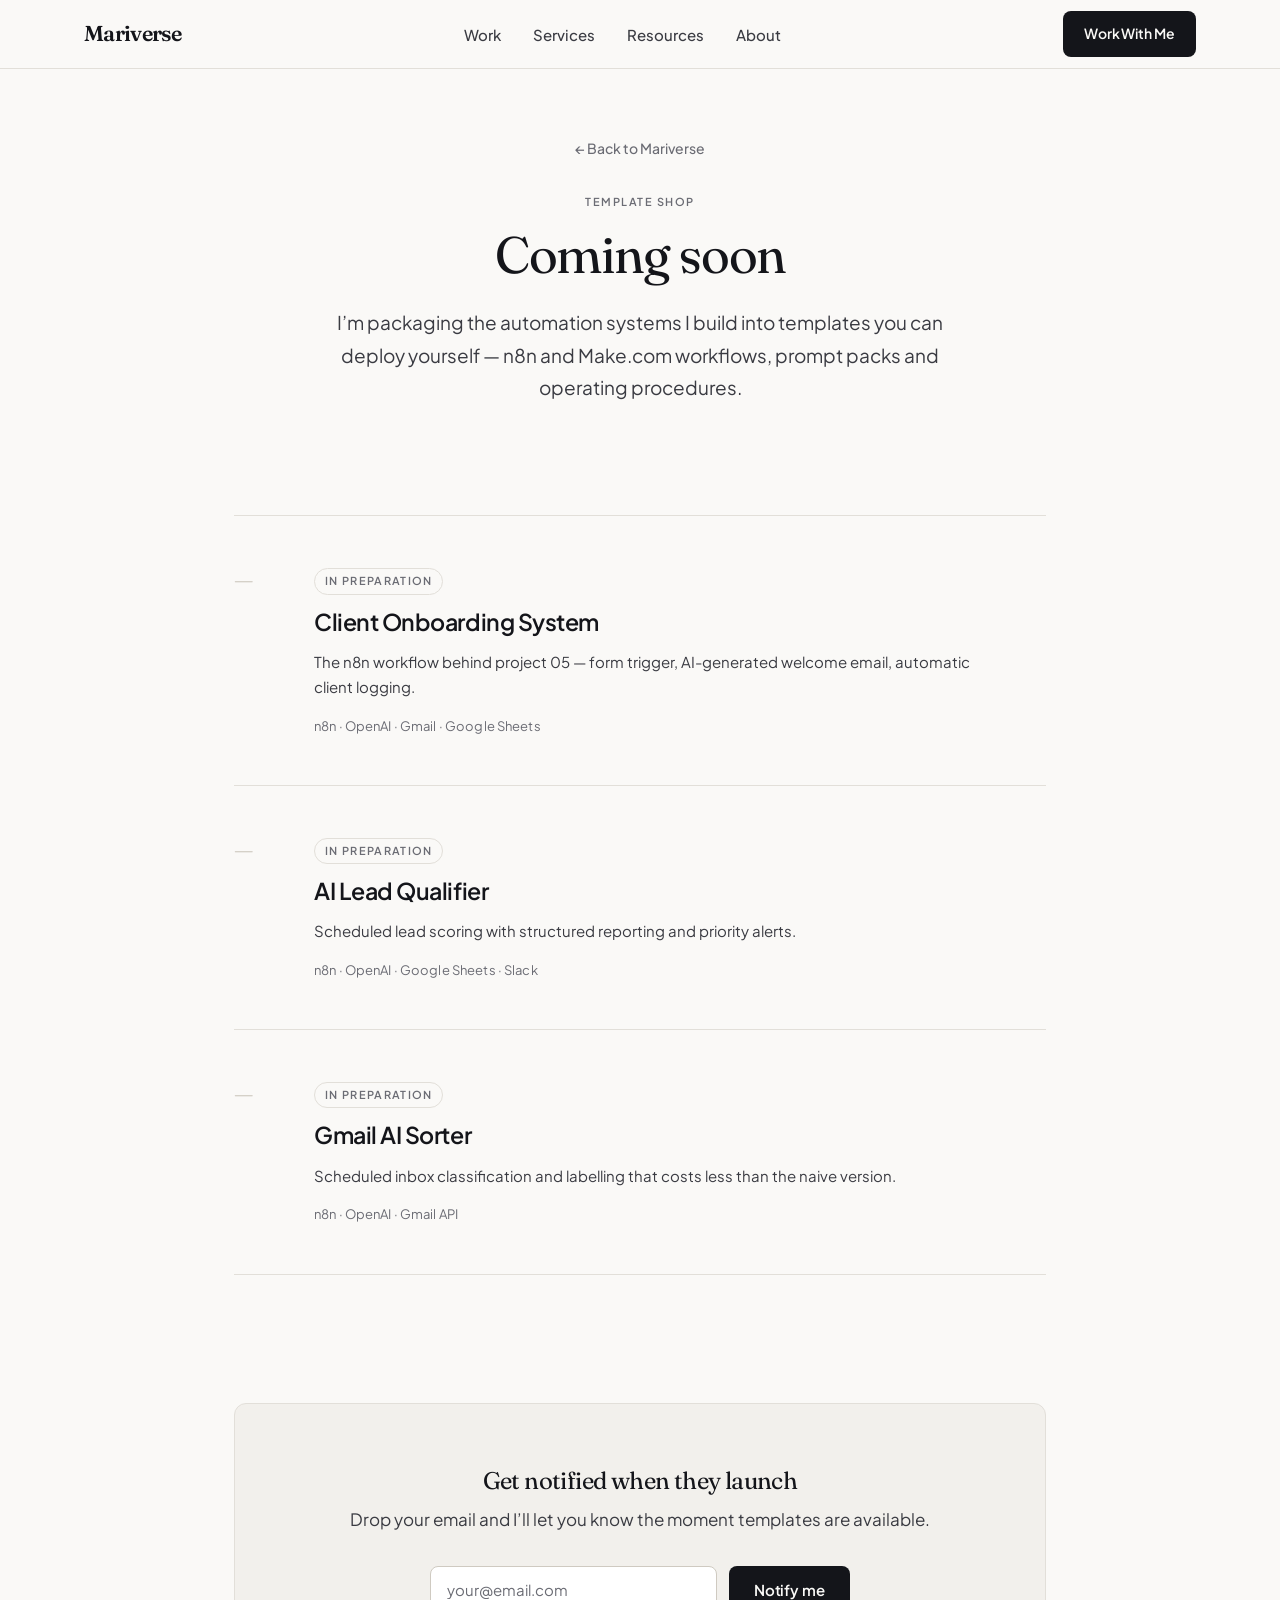
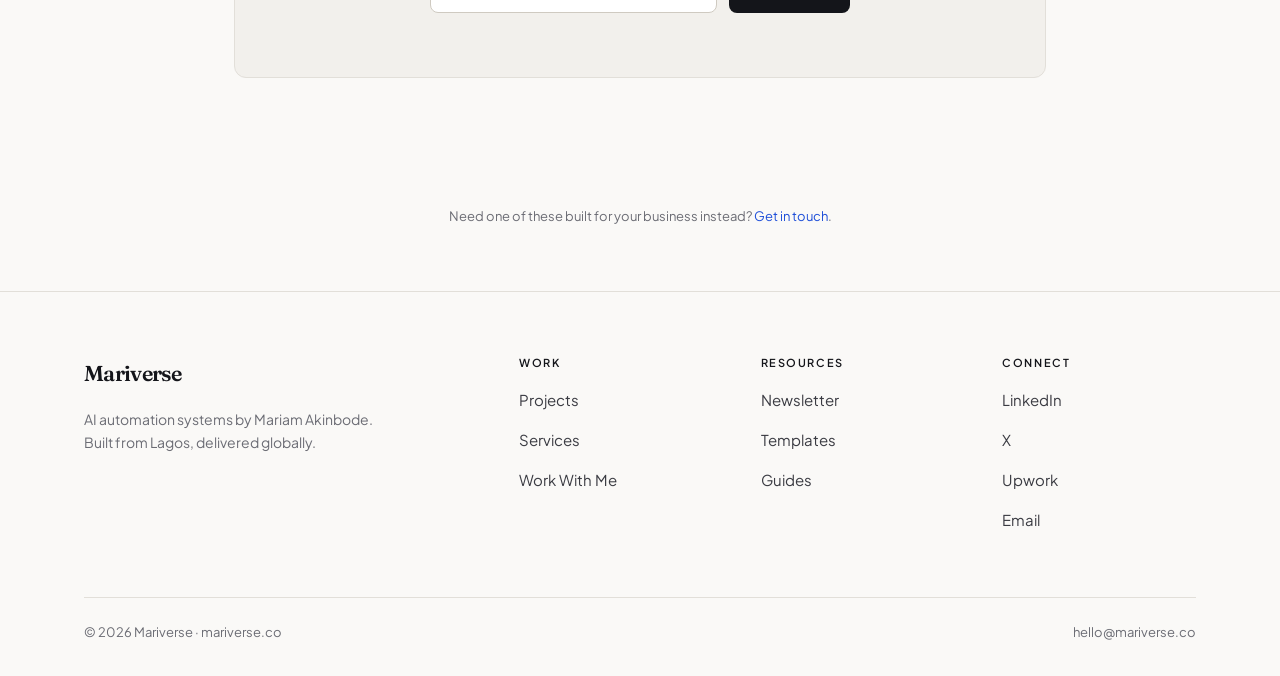
==== coming-soon.html @ c873f119 "Stage 3 redesign — editorial light theme, asset extraction, project 06 Co-Authored-By: Claude Sonnet" ====
<!DOCTYPE html>
<html lang="en">
<head>
<meta charset="UTF-8">
<meta name="viewport" content="width=device-width, initial-scale=1">
<title>Template Shop — Coming Soon · Mariverse</title>
<meta name="description" content="Ready-to-deploy n8n and Make.com automation templates, prompt packs and operating procedures from Mariverse. Launching soon.">
<link rel="canonical" href="https://mariverse.co/coming-soon.html">
<meta property="og:type" content="article">
<meta property="og:url" content="https://mariverse.co/coming-soon.html">
<meta property="og:title" content="Template Shop — Coming Soon · Mariverse">
<meta property="og:description" content="Ready-to-deploy n8n and Make.com automation templates, prompt packs and operating procedures from Mariverse. Launching soon.">
<meta property="og:image" content="https://mariverse.co/assets/images/mariam.jpg">
<meta name="twitter:card" content="summary_large_image">
<link rel="icon" href="data:image/svg+xml,<svg xmlns='http://www.w3.org/2000/svg' viewBox='0 0 32 32'><rect width='32' height='32' rx='7' fill='%2314151A'/><text x='16' y='23' font-family='Georgia,serif' font-size='19' fill='%23FAF9F7' text-anchor='middle'>M</text></svg>">
<link rel="preconnect" href="https://fonts.googleapis.com">
<link rel="preconnect" href="https://fonts.gstatic.com" crossorigin>
<link href="https://fonts.googleapis.com/css2?family=Fraunces:opsz,wght@9..144,400;9..144,600&family=Plus+Jakarta+Sans:wght@400;500;600;700&display=swap" rel="stylesheet">
<link rel="stylesheet" href="assets/css/style.css">
</head>
<body>

<header class="nav">
  <div class="nav-inner">
    <a href="index.html" class="wordmark">Mariverse</a>
    <nav aria-label="Main">
      <ul class="nav-links" id="navLinks">
        <li><a href="index.html#work">Work</a></li>
        <li><a href="index.html#services">Services</a></li>
        <li><a href="index.html#resources">Resources</a></li>
        <li><a href="index.html#about">About</a></li>
      </ul>
    </nav>
    <div class="nav-cta">
      <button class="nav-toggle" id="navToggle" aria-expanded="false" aria-controls="navLinks">Menu</button>
      <a href="index.html#contact" class="btn btn-primary">Work With Me</a>
    </div>
  </div>
</header>

<main>

<section class="cs-hero" style="border-bottom:none">
  <div class="wrap-slim" style="text-align:center">
    <a href="index.html" class="back-link reveal">&larr; Back to Mariverse</a>
    <span class="label reveal" style="display:block;margin:var(--s-6) 0 var(--s-4)">Template Shop</span>
    <h1 class="display h-page reveal d1">Coming soon</h1>
    <p class="lede reveal d2" style="margin:var(--s-5) auto 0">I&rsquo;m packaging the automation systems I build into templates you can deploy yourself &mdash; n8n and Make.com workflows, prompt packs and operating procedures.</p>
  </div>
</section>

<div class="wrap-mid">

  <section class="section-sm">
    <div class="projects reveal">
      <div class="project-row" style="cursor:default">
        <div class="project-num">&mdash;</div>
        <div class="project-body">
          <span class="project-class">In preparation</span>
          <h3 class="project-title">Client Onboarding System</h3>
          <p class="project-desc">The n8n workflow behind project 05 &mdash; form trigger, AI-generated welcome email, automatic client logging.</p>
          <p class="project-stack">n8n &middot; OpenAI &middot; Gmail &middot; Google Sheets</p>
        </div>
      </div>
      <div class="project-row" style="cursor:default">
        <div class="project-num">&mdash;</div>
        <div class="project-body">
          <span class="project-class">In preparation</span>
          <h3 class="project-title">AI Lead Qualifier</h3>
          <p class="project-desc">Scheduled lead scoring with structured reporting and priority alerts.</p>
          <p class="project-stack">n8n &middot; OpenAI &middot; Google Sheets &middot; Slack</p>
        </div>
      </div>
      <div class="project-row" style="cursor:default">
        <div class="project-num">&mdash;</div>
        <div class="project-body">
          <span class="project-class">In preparation</span>
          <h3 class="project-title">Gmail AI Sorter</h3>
          <p class="project-desc">Scheduled inbox classification and labelling that costs less than the naive version.</p>
          <p class="project-stack">n8n &middot; OpenAI &middot; Gmail API</p>
        </div>
      </div>
    </div>
  </section>

  <section class="section-sm">
    <div class="cta-panel reveal">
      <h3 class="display">Get notified when they launch</h3>
      <p>Drop your email and I&rsquo;ll let you know the moment templates are available.</p>
      <div style="max-width:420px;margin:0 auto">
        <div class="form-row">
          <label for="csEmail" style="position:absolute;width:1px;height:1px;overflow:hidden;clip:rect(0 0 0 0)">Email address</label>
          <input class="field" type="email" id="csEmail" placeholder="your@email.com" autocomplete="email">
          <button class="btn btn-primary" type="button" id="csBtn">Notify me</button>
        </div>
        <p id="csOk" style="display:none;font-size:0.875rem;color:var(--accent);margin-top:var(--s-3);font-weight:500">You&rsquo;re on the list.</p>
      </div>
    </div>
  </section>

  <section class="section-sm" style="text-align:center">
    <p class="meta reveal">Need one of these built for your business instead? <a href="mailto:hello@mariverse.co">Get in touch</a>.</p>
  </section>

</div>
</main>

<footer class="site-footer">
  <div class="wrap">
    <div class="footer-grid">
      <div class="footer-brand">
        <a href="index.html" class="wordmark">Mariverse</a>
        <p>AI automation systems by Mariam Akinbode. Built from Lagos, delivered globally.</p>
      </div>
      <div class="footer-col">
        <h4>Work</h4>
        <ul>
          <li><a href="index.html#work">Projects</a></li>
          <li><a href="index.html#services">Services</a></li>
          <li><a href="index.html#contact">Work With Me</a></li>
        </ul>
      </div>
      <div class="footer-col">
        <h4>Resources</h4>
        <ul>
          <li><a href="newsletter.html">Newsletter</a></li>
          <li><a href="coming-soon.html">Templates</a></li>
          <li><a href="index.html#resources">Guides</a></li>
        </ul>
      </div>
      <div class="footer-col">
        <h4>Connect</h4>
        <ul>
          <li><a href="https://linkedin.com/in/mariamakinbode" target="_blank" rel="noopener">LinkedIn</a></li>
          <li><a href="https://x.com/mizz_mariposa" target="_blank" rel="noopener">X</a></li>
          <li><a href="https://www.upwork.com/freelancers/~01d7d6a6ac09bd8132" target="_blank" rel="noopener">Upwork</a></li>
          <li><a href="mailto:hello@mariverse.co">Email</a></li>
        </ul>
      </div>
    </div>
    <div class="footer-bottom">
      <p>&copy; 2026 Mariverse &middot; mariverse.co</p>
      <p>hello@mariverse.co</p>
    </div>
  </div>
</footer>

<script>
(function(){
  'use strict';
  var els=document.querySelectorAll('.reveal');
  if('IntersectionObserver' in window){
    var io=new IntersectionObserver(function(en){en.forEach(function(e){if(e.isIntersecting){e.target.classList.add('in');io.unobserve(e.target);}});},{threshold:0.08,rootMargin:'0px 0px -40px 0px'});
    els.forEach(function(el){io.observe(el);});
  } else { els.forEach(function(el){el.classList.add('in');}); }
  var t=document.getElementById('navToggle'), l=document.getElementById('navLinks');
  if(t&&l){
    t.addEventListener('click',function(){
      var o=l.classList.toggle('open');
      t.textContent=o?'Close':'Menu';
      t.setAttribute('aria-expanded',o?'true':'false');
      document.body.style.overflow=o?'hidden':'';
    });
    l.addEventListener('click',function(e){
      if(e.target.tagName==='A'){l.classList.remove('open');t.textContent='Menu';t.setAttribute('aria-expanded','false');document.body.style.overflow='';}
    });
  }
})();

(function(){
  var b=document.getElementById('csBtn');
  if(!b) return;
  b.addEventListener('click',function(){
    var i=document.getElementById('csEmail'), ok=document.getElementById('csOk');
    if(!i.value||i.value.indexOf('@')===-1){i.focus();return;}
    window.location.href='mailto:hello@mariverse.co?subject='+encodeURIComponent('Template waitlist')+'&body='+encodeURIComponent('Please add me to the template waitlist: '+i.value);
    i.value=''; ok.style.display='block';
  });
})();
</script>
</body>
</html>
---- assets/css/style.css ----
/* ═══════════════════════════════════════════════
   MARIVERSE — DESIGN SYSTEM
   Edit the tokens below to change the whole site.
   ═══════════════════════════════════════════════ */

:root {
  /* Colour */
  --bg:           #FAF9F7;
  --surface:      #F2F0EC;
  --surface-alt:  #FFFFFF;
  --ink:          #14151A;
  --ink-soft:     #3A3B42;
  --muted:        #6B6C74;
  --border:       #E2DFD9;
  --border-firm:  #CFCAC1;
  --accent:       #1D4ED8;
  --accent-hi:    #1636A8;
  --accent-wash:  #EEF2FF;

  /* Type */
  --display: 'Fraunces', Georgia, serif;
  --sans:    'Plus Jakarta Sans', -apple-system, BlinkMacSystemFont, sans-serif;

  /* Spacing scale */
  --s-1: 4px;   --s-2: 8px;   --s-3: 12px;  --s-4: 16px;
  --s-5: 24px;  --s-6: 32px;  --s-7: 48px;  --s-8: 64px;
  --s-9: 96px;  --s-10: 128px;

  /* Radius */
  --r-sm: 4px;
  --r:    8px;
  --r-lg: 12px;

  /* Motion */
  --ease: cubic-bezier(0.4, 0, 0.2, 1);
  --fast: 0.18s var(--ease);
  --med:  0.32s var(--ease);
}

/* ── RESET ── */
*, *::before, *::after { box-sizing: border-box; margin: 0; padding: 0; }
html { scroll-behavior: smooth; -webkit-text-size-adjust: 100%; }

body {
  background: var(--bg);
  color: var(--ink-soft);
  font-family: var(--sans);
  font-size: 17px;
  line-height: 1.65;
  font-weight: 400;
  -webkit-font-smoothing: antialiased;
  -moz-osx-font-smoothing: grayscale;
  overflow-x: hidden;
}

img { max-width: 100%; height: auto; display: block; }

::selection { background: var(--accent-wash); color: var(--accent-hi); }

::-webkit-scrollbar { width: 10px; }
::-webkit-scrollbar-track { background: var(--bg); }
::-webkit-scrollbar-thumb { background: var(--border-firm); border-radius: 10px; }
::-webkit-scrollbar-thumb:hover { background: var(--muted); }

/* ── FOCUS (accessibility) ── */
:focus-visible {
  outline: 2px solid var(--accent);
  outline-offset: 3px;
  border-radius: var(--r-sm);
}

/* ── LAYOUT ── */
.wrap      { max-width: 1160px; margin: 0 auto; padding: 0 var(--s-5); }
.wrap-mid  { max-width: 860px;  margin: 0 auto; padding: 0 var(--s-5); }
.wrap-slim { max-width: 680px;  margin: 0 auto; padding: 0 var(--s-5); }

.section     { padding: var(--s-9) 0; }
.section-sm  { padding: var(--s-8) 0; }
.section-alt { background: var(--surface); border-block: 1px solid var(--border); }

/* ── TYPOGRAPHY ── */
h1, h2, h3, h4 { color: var(--ink); font-weight: 600; letter-spacing: -0.02em; line-height: 1.2; }

.display {
  font-family: var(--display);
  font-weight: 400;
  font-optical-sizing: auto;
  letter-spacing: -0.025em;
  line-height: 1.08;
  color: var(--ink);
}

.h-hero    { font-size: clamp(2.4rem, 5.6vw, 4.4rem); }
.h-section { font-size: clamp(1.75rem, 3.4vw, 2.6rem); }
.h-page    { font-size: clamp(2rem, 4.4vw, 3.2rem); }

.lede {
  font-size: clamp(1.0625rem, 1.6vw, 1.1875rem);
  color: var(--ink-soft);
  line-height: 1.7;
  max-width: 54ch;
}

.label {
  font-size: 0.6875rem;
  font-weight: 600;
  letter-spacing: 0.14em;
  text-transform: uppercase;
  color: var(--muted);
}

.label-accent { color: var(--accent); }

.meta { font-size: 0.8125rem; color: var(--muted); }

/* ── BUTTONS ── */
.btn {
  display: inline-flex;
  align-items: center;
  gap: var(--s-2);
  padding: 13px 24px;
  border-radius: var(--r);
  font-family: var(--sans);
  font-size: 0.9375rem;
  font-weight: 600;
  letter-spacing: -0.005em;
  text-decoration: none;
  cursor: pointer;
  border: 1px solid transparent;
  transition: background var(--fast), border-color var(--fast), color var(--fast), transform var(--fast);
  white-space: nowrap;
}

.btn-primary { background: var(--ink); color: var(--bg); }
.btn-primary:hover { background: var(--accent); }

.btn-outline { background: transparent; color: var(--ink); border-color: var(--border-firm); }
.btn-outline:hover { border-color: var(--ink); background: var(--surface-alt); }

.btn-text {
  padding: 0;
  background: none;
  color: var(--ink);
  border: none;
  border-bottom: 1px solid var(--border-firm);
  border-radius: 0;
  padding-bottom: 2px;
}
.btn-text:hover { color: var(--accent); border-color: var(--accent); }

/* ── LINKS ── */
a { color: var(--accent); text-decoration: none; transition: color var(--fast); }
a:hover { color: var(--accent-hi); }

/* ── NAV ── */
.nav {
  position: sticky;
  top: 0;
  z-index: 200;
  background: var(--bg);
  border-bottom: 1px solid var(--border);
}
.nav-inner {
  max-width: 1160px;
  margin: 0 auto;
  padding: 0 var(--s-5);
  height: 68px;
  display: flex;
  align-items: center;
  justify-content: space-between;
  gap: var(--s-5);
}
.wordmark {
  font-family: var(--display);
  font-size: 1.35rem;
  font-weight: 600;
  letter-spacing: -0.03em;
  color: var(--ink);
  text-decoration: none;
}
.wordmark:hover { color: var(--ink); }

.nav-links { display: flex; align-items: center; gap: var(--s-6); list-style: none; }
.nav-links a {
  color: var(--ink-soft);
  font-size: 0.9375rem;
  font-weight: 500;
  text-decoration: none;
  padding-bottom: 3px;
  border-bottom: 1px solid transparent;
  transition: color var(--fast), border-color var(--fast);
}
.nav-links a:hover { color: var(--ink); border-color: var(--border-firm); }
.nav-links a.active { color: var(--accent); border-color: var(--accent); }

.nav-cta { display: flex; align-items: center; gap: var(--s-3); }
.nav-cta .btn { padding: 10px 20px; font-size: 0.875rem; }

.nav-toggle {
  display: none;
  background: none;
  border: 1px solid var(--border-firm);
  border-radius: var(--r-sm);
  padding: 8px 12px;
  cursor: pointer;
  color: var(--ink);
  font-size: 0.875rem;
  font-family: var(--sans);
  font-weight: 500;
}

/* ── BACK LINK ── */
.back-link {
  display: inline-flex;
  align-items: center;
  gap: var(--s-2);
  color: var(--muted);
  font-size: 0.875rem;
  font-weight: 500;
  text-decoration: none;
  transition: color var(--fast);
}
.back-link:hover { color: var(--ink); }

/* ── SECTION HEADER ── */
.sec-head { margin-bottom: var(--s-8); }
.sec-head .label { display: block; margin-bottom: var(--s-4); }
.sec-head-row {
  display: flex;
  align-items: flex-end;
  justify-content: space-between;
  gap: var(--s-5);
  flex-wrap: wrap;
  margin-bottom: var(--s-8);
}

/* ── PROJECT ROWS (editorial) ── */
.projects { border-top: 1px solid var(--border); }

.project-row {
  display: grid;
  grid-template-columns: 56px 1fr auto;
  gap: var(--s-5);
  align-items: start;
  padding: var(--s-7) 0;
  border-bottom: 1px solid var(--border);
  text-decoration: none;
  color: inherit;
  transition: background var(--med), padding-inline var(--med);
}
.project-row:hover {
  background: var(--surface);
  padding-inline: var(--s-5);
  color: inherit;
}

.project-num {
  font-family: var(--display);
  font-size: 1.5rem;
  font-weight: 400;
  color: var(--border-firm);
  line-height: 1;
  padding-top: 4px;
  transition: color var(--med);
}
.project-row:hover .project-num { color: var(--accent); }

.project-body { min-width: 0; }

.project-class {
  display: inline-block;
  font-size: 0.6875rem;
  font-weight: 600;
  letter-spacing: 0.12em;
  text-transform: uppercase;
  color: var(--muted);
  border: 1px solid var(--border);
  border-radius: 100px;
  padding: 3px 10px;
  margin-bottom: var(--s-3);
}
.project-class.is-client { color: var(--accent); border-color: var(--accent-wash); background: var(--accent-wash); }

.project-title {
  font-size: clamp(1.15rem, 2vw, 1.45rem);
  font-weight: 600;
  color: var(--ink);
  line-height: 1.3;
  margin-bottom: var(--s-3);
  letter-spacing: -0.02em;
}

.project-desc {
  font-size: 0.9375rem;
  color: var(--ink-soft);
  line-height: 1.7;
  max-width: 62ch;
  margin-bottom: var(--s-4);
}

.project-stack {
  font-size: 0.8125rem;
  color: var(--muted);
  letter-spacing: 0.01em;
}

.project-action {
  display: flex;
  align-items: center;
  gap: var(--s-2);
  font-size: 0.875rem;
  font-weight: 600;
  color: var(--ink);
  white-space: nowrap;
  padding-top: 4px;
  transition: color var(--med), transform var(--med);
}
.project-row:hover .project-action { color: var(--accent); transform: translateX(4px); }

/* ── SERVICES (typographic two-column) ── */
.services-grid {
  display: grid;
  grid-template-columns: repeat(2, 1fr);
  gap: var(--s-7) var(--s-8);
}
.service-item { border-top: 1px solid var(--border); padding-top: var(--s-5); }
.service-name {
  font-size: 1.0625rem;
  font-weight: 600;
  color: var(--ink);
  margin-bottom: var(--s-3);
  letter-spacing: -0.015em;
}
.service-desc { font-size: 0.9375rem; color: var(--ink-soft); line-height: 1.7; }

/* ── ECOSYSTEM LANES ── */
.lanes { display: grid; grid-template-columns: repeat(3, 1fr); gap: var(--s-6); }
.lane {
  border-top: 2px solid var(--ink);
  padding-top: var(--s-5);
}
.lane h3 {
  font-size: 0.6875rem;
  font-weight: 600;
  letter-spacing: 0.14em;
  text-transform: uppercase;
  color: var(--ink);
  margin-bottom: var(--s-4);
}
.lane ul { list-style: none; margin-bottom: var(--s-5); }
.lane li { font-size: 0.9375rem; color: var(--ink-soft); padding: var(--s-2) 0; }
.lane .btn-text { font-size: 0.875rem; }

/* ── FORMS ── */
.field {
  width: 100%;
  background: var(--surface-alt);
  border: 1px solid var(--border-firm);
  border-radius: var(--r);
  padding: 12px 16px;
  color: var(--ink);
  font-family: var(--sans);
  font-size: 0.9375rem;
  transition: border-color var(--fast);
}
.field:focus { outline: none; border-color: var(--accent); }
.field::placeholder { color: var(--muted); }

.form-row { display: flex; gap: var(--s-3); }

/* ── FOOTER ── */
.site-footer { border-top: 1px solid var(--border); padding: var(--s-8) 0 var(--s-6); }
.footer-grid {
  display: grid;
  grid-template-columns: 2fr 1fr 1fr 1fr;
  gap: var(--s-7);
  margin-bottom: var(--s-8);
}
.footer-brand p {
  font-size: 0.875rem;
  color: var(--muted);
  line-height: 1.7;
  margin-top: var(--s-4);
  max-width: 30ch;
}
.footer-col h4 {
  font-size: 0.6875rem;
  font-weight: 600;
  letter-spacing: 0.14em;
  text-transform: uppercase;
  color: var(--ink);
  margin-bottom: var(--s-4);
}
.footer-col ul { list-style: none; display: flex; flex-direction: column; gap: var(--s-3); }
.footer-col a { font-size: 0.9375rem; color: var(--ink-soft); text-decoration: none; }
.footer-col a:hover { color: var(--accent); }

.footer-bottom {
  display: flex;
  align-items: center;
  justify-content: space-between;
  gap: var(--s-4);
  padding-top: var(--s-5);
  border-top: 1px solid var(--border);
  flex-wrap: wrap;
}
.footer-bottom p { font-size: 0.8125rem; color: var(--muted); }

/* ── CASE STUDY SHARED ── */
.cs-hero { padding: var(--s-8) 0 var(--s-7); border-bottom: 1px solid var(--border); }
.cs-tags { display: flex; gap: var(--s-2); flex-wrap: wrap; margin-bottom: var(--s-5); }

.cs-block { padding: var(--s-7) 0; border-bottom: 1px solid var(--border); }
.cs-block:last-of-type { border-bottom: none; }
.cs-block h2 {
  font-size: 1.375rem;
  font-weight: 600;
  color: var(--ink);
  margin-bottom: var(--s-4);
  letter-spacing: -0.02em;
}
.cs-block p { font-size: 1rem; color: var(--ink-soft); line-height: 1.8; margin-bottom: var(--s-4); }
.cs-block p:last-child { margin-bottom: 0; }
.cs-block .label { display: block; margin-bottom: var(--s-3); }

/* Steps */
.steps { list-style: none; counter-reset: step; }
.steps li {
  counter-increment: step;
  display: grid;
  grid-template-columns: 40px 1fr;
  gap: var(--s-4);
  padding: var(--s-5) 0;
  border-bottom: 1px solid var(--border);
}
.steps li:last-child { border-bottom: none; }
.steps li::before {
  content: counter(step, decimal-leading-zero);
  font-family: var(--display);
  font-size: 0.9375rem;
  color: var(--border-firm);
}
.steps h4 { font-size: 1rem; font-weight: 600; color: var(--ink); margin-bottom: var(--s-2); }
.steps p { font-size: 0.9375rem; color: var(--ink-soft); line-height: 1.7; margin: 0; }

/* Stack list */
.stack-list { display: flex; flex-wrap: wrap; gap: var(--s-2); }
.stack-item {
  font-size: 0.8125rem;
  color: var(--ink-soft);
  background: var(--surface-alt);
  border: 1px solid var(--border);
  border-radius: var(--r-sm);
  padding: 6px 12px;
}

/* Figure slot — reserved for future workflow screenshots */
.cs-figure { margin: var(--s-5) 0; }
.cs-figure img { border: 1px solid var(--border); border-radius: var(--r); width: 100%; }
.cs-figure figcaption { font-size: 0.8125rem; color: var(--muted); margin-top: var(--s-3); }

/* Outcome */
.outcome { background: var(--surface-alt); border: 1px solid var(--border); border-radius: var(--r-lg); padding: var(--s-6); }
.outcome p { margin-bottom: var(--s-3); }
.outcome p:last-child { margin-bottom: 0; }

/* CTA panel */
.cta-panel {
  background: var(--surface);
  border: 1px solid var(--border);
  border-radius: var(--r-lg);
  padding: var(--s-8) var(--s-6);
  text-align: center;
}
.cta-panel h3 { font-size: 1.5rem; margin-bottom: var(--s-3); }
.cta-panel p { color: var(--ink-soft); margin-bottom: var(--s-6); }
.cta-actions { display: flex; gap: var(--s-3); justify-content: center; flex-wrap: wrap; }

/* ── SCROLL REVEAL ── */
.reveal {
  opacity: 0;
  transform: translateY(12px);
  transition: opacity 0.5s var(--ease), transform 0.5s var(--ease);
}
.reveal.in { opacity: 1; transform: none; }
.d1 { transition-delay: 0.06s; }
.d2 { transition-delay: 0.12s; }
.d3 { transition-delay: 0.18s; }

/* ── REDUCED MOTION ── */
@media (prefers-reduced-motion: reduce) {
  html { scroll-behavior: auto; }
  *, *::before, *::after {
    animation-duration: 0.01ms !important;
    animation-iteration-count: 1 !important;
    transition-duration: 0.01ms !important;
  }
  .reveal { opacity: 1 !important; transform: none !important; }
}

/* ── RESPONSIVE ── */
@media (max-width: 900px) {
  .nav-links { display: none; }
  .nav-toggle { display: block; }
  .nav-links.open {
    display: flex;
    position: fixed;
    inset: 68px 0 0 0;
    flex-direction: column;
    align-items: flex-start;
    gap: 0;
    background: var(--bg);
    padding: var(--s-6) var(--s-5);
    overflow-y: auto;
  }
  .nav-links.open li { width: 100%; border-bottom: 1px solid var(--border); }
  .nav-links.open a {
    display: block;
    width: 100%;
    padding: var(--s-5) 0;
    font-size: 1.25rem;
    font-weight: 500;
    border: none;
  }
  .services-grid { grid-template-columns: 1fr; gap: var(--s-6); }
  .lanes { grid-template-columns: 1fr; gap: var(--s-7); }
  .footer-grid { grid-template-columns: 1fr 1fr; gap: var(--s-6); }
}

@media (max-width: 640px) {
  body { font-size: 16px; }
  .section    { padding: var(--s-8) 0; }
  .section-sm { padding: var(--s-7) 0; }

  .project-row {
    grid-template-columns: 1fr;
    gap: var(--s-3);
    padding: var(--s-6) 0;
  }
  .project-row:hover { padding-inline: 0; }
  .project-num { font-size: 1.125rem; padding-top: 0; }
  .project-action { padding-top: var(--s-2); }

  .footer-grid { grid-template-columns: 1fr; gap: var(--s-6); }
  .footer-bottom { flex-direction: column; align-items: flex-start; }

  .form-row { flex-direction: column; }
  .steps li { grid-template-columns: 32px 1fr; gap: var(--s-3); }
  .cta-panel { padding: var(--s-7) var(--s-5); }
}
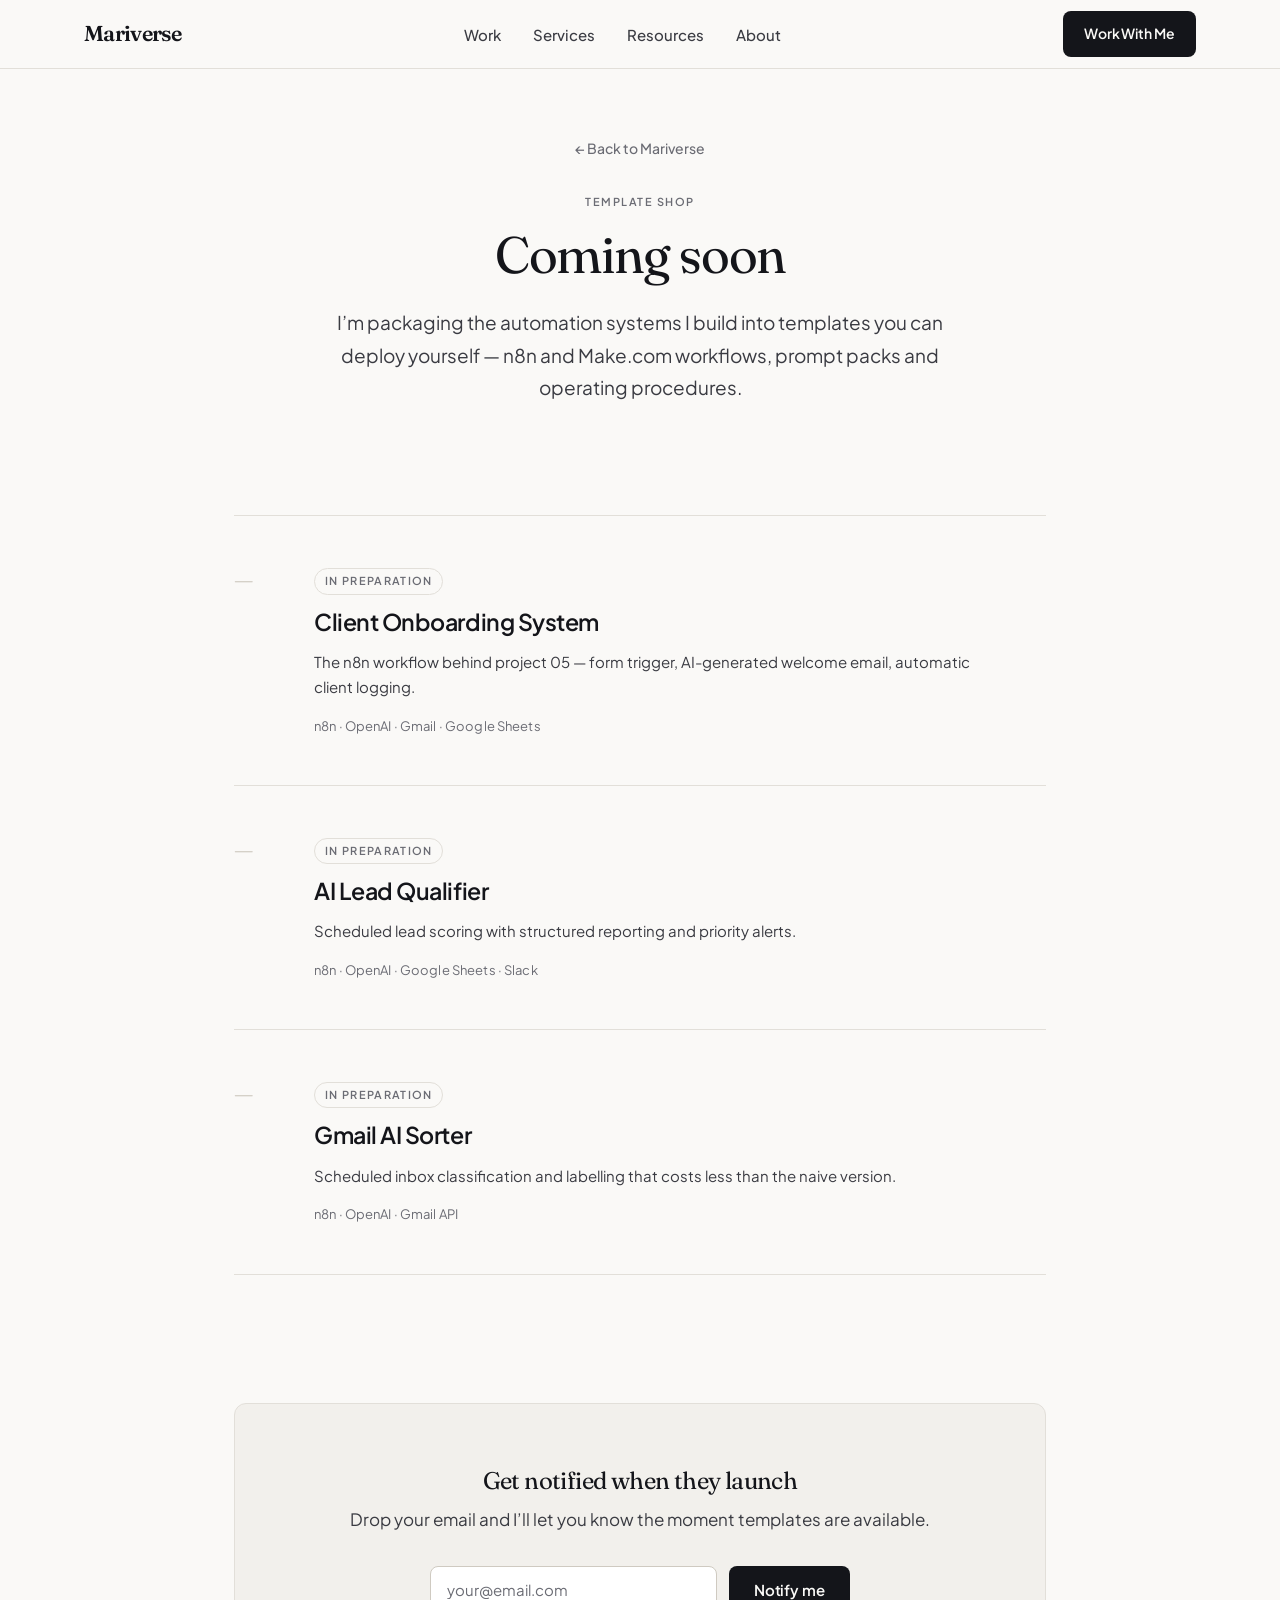
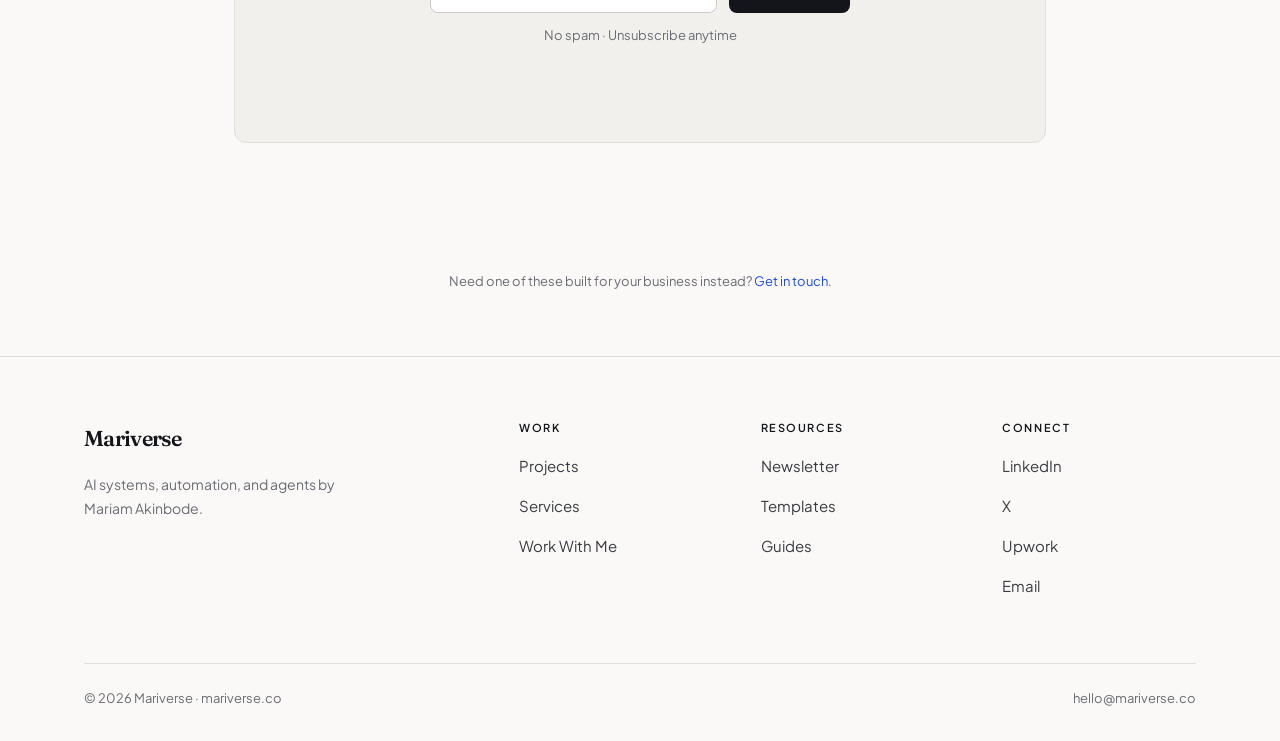
==== commit e249652e: "Add workflow screenshots, correct AI receptionist architecture, wire Formspree" ====
--- a/coming-soon.html
+++ b/coming-soon.html
@@ -87,14 +87,18 @@
     <div class="cta-panel reveal">
       <h3 class="display">Get notified when they launch</h3>
       <p>Drop your email and I&rsquo;ll let you know the moment templates are available.</p>
-      <div style="max-width:420px;margin:0 auto">
+      <form id="csForm" action="https://formspree.io/f/xqpkdvqe" method="POST" style="max-width:420px;margin:0 auto">
         <div class="form-row">
           <label for="csEmail" style="position:absolute;width:1px;height:1px;overflow:hidden;clip:rect(0 0 0 0)">Email address</label>
-          <input class="field" type="email" id="csEmail" placeholder="your@email.com" autocomplete="email">
-          <button class="btn btn-primary" type="button" id="csBtn">Notify me</button>
+          <input class="field" type="email" id="csEmail" name="email" placeholder="your@email.com" autocomplete="email" required>
+          <input type="hidden" name="_subject" value="Template shop waitlist">
+          <input type="hidden" name="list" value="template-waitlist">
+          <input type="text" name="_gotcha" style="display:none" tabindex="-1" autocomplete="off">
+          <button class="btn btn-primary" type="submit" id="csBtn">Notify me</button>
         </div>
+        <p id="csNote" style="font-size:0.8125rem;color:var(--muted);margin-top:var(--s-3)">No spam &middot; Unsubscribe anytime</p>
         <p id="csOk" style="display:none;font-size:0.875rem;color:var(--accent);margin-top:var(--s-3);font-weight:500">You&rsquo;re on the list.</p>
-      </div>
+      </form>
     </div>
   </section>
 
@@ -110,7 +114,7 @@
     <div class="footer-grid">
       <div class="footer-brand">
         <a href="index.html" class="wordmark">Mariverse</a>
-        <p>AI automation systems by Mariam Akinbode. Built from Lagos, delivered globally.</p>
+        <p>AI systems, automation, and agents by Mariam Akinbode.</p>
       </div>
       <div class="footer-col">
         <h4>Work</h4>
@@ -168,13 +172,20 @@
 })();
 
 (function(){
-  var b=document.getElementById('csBtn');
-  if(!b) return;
-  b.addEventListener('click',function(){
-    var i=document.getElementById('csEmail'), ok=document.getElementById('csOk');
+  var f=document.getElementById('csForm');
+  if(!f) return;
+  f.addEventListener('submit',function(ev){
+    ev.preventDefault();
+    var b=document.getElementById('csBtn'), i=document.getElementById('csEmail'),
+        ok=document.getElementById('csOk'), note=document.getElementById('csNote');
     if(!i.value||i.value.indexOf('@')===-1){i.focus();return;}
-    window.location.href='mailto:hello@mariverse.co?subject='+encodeURIComponent('Template waitlist')+'&body='+encodeURIComponent('Please add me to the template waitlist: '+i.value);
-    i.value=''; ok.style.display='block';
+    b.disabled=true; b.textContent='Adding…';
+    fetch(f.action,{method:'POST',body:new FormData(f),headers:{'Accept':'application/json'}})
+      .then(function(r){
+        if(r.ok){ f.querySelector('.form-row').style.display='none'; if(note)note.style.display='none'; ok.style.display='block'; }
+        else { b.disabled=false; b.textContent='Notify me'; if(note)note.textContent='Something went wrong — try again, or email hello@mariverse.co'; }
+      })
+      .catch(function(){ b.disabled=false; b.textContent='Notify me'; if(note)note.textContent='Connection error — try again, or email hello@mariverse.co'; });
   });
 })();
 </script>
